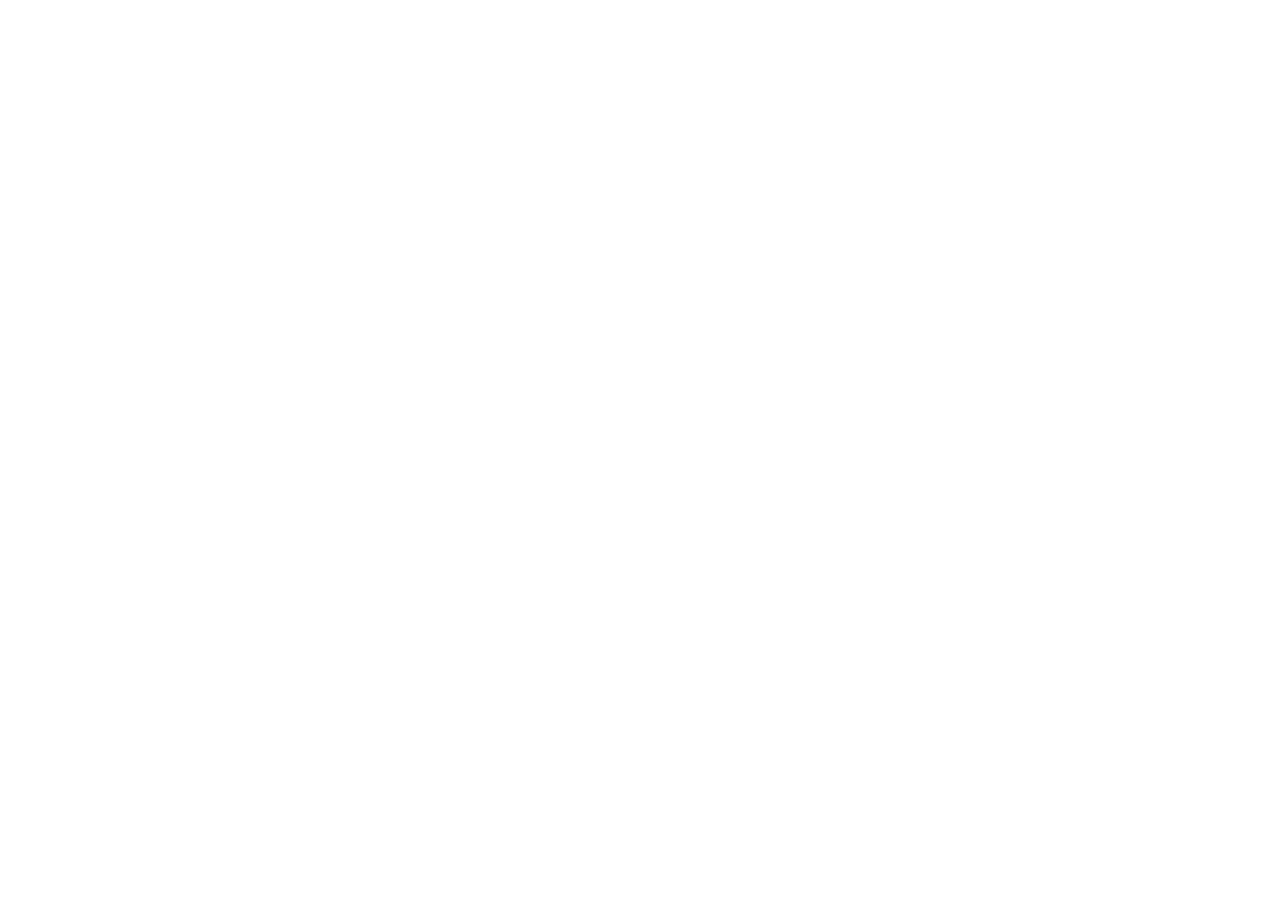
==== 3.gemini-clone/index.html @ f15fd91e "add  project structure" ====
<!DOCTYPE html>
<html lang="en">
<head>
  <meta charset="UTF-8">
  <meta name="viewport" content="width=device-width, initial-scale=1.0">
  <title>Google Gemini | Heshitha</title>
  <link rel="stylesheet" href="./style.css">
</head>
<body>
  <header class="header">

    
  </header>
</body>
</html>
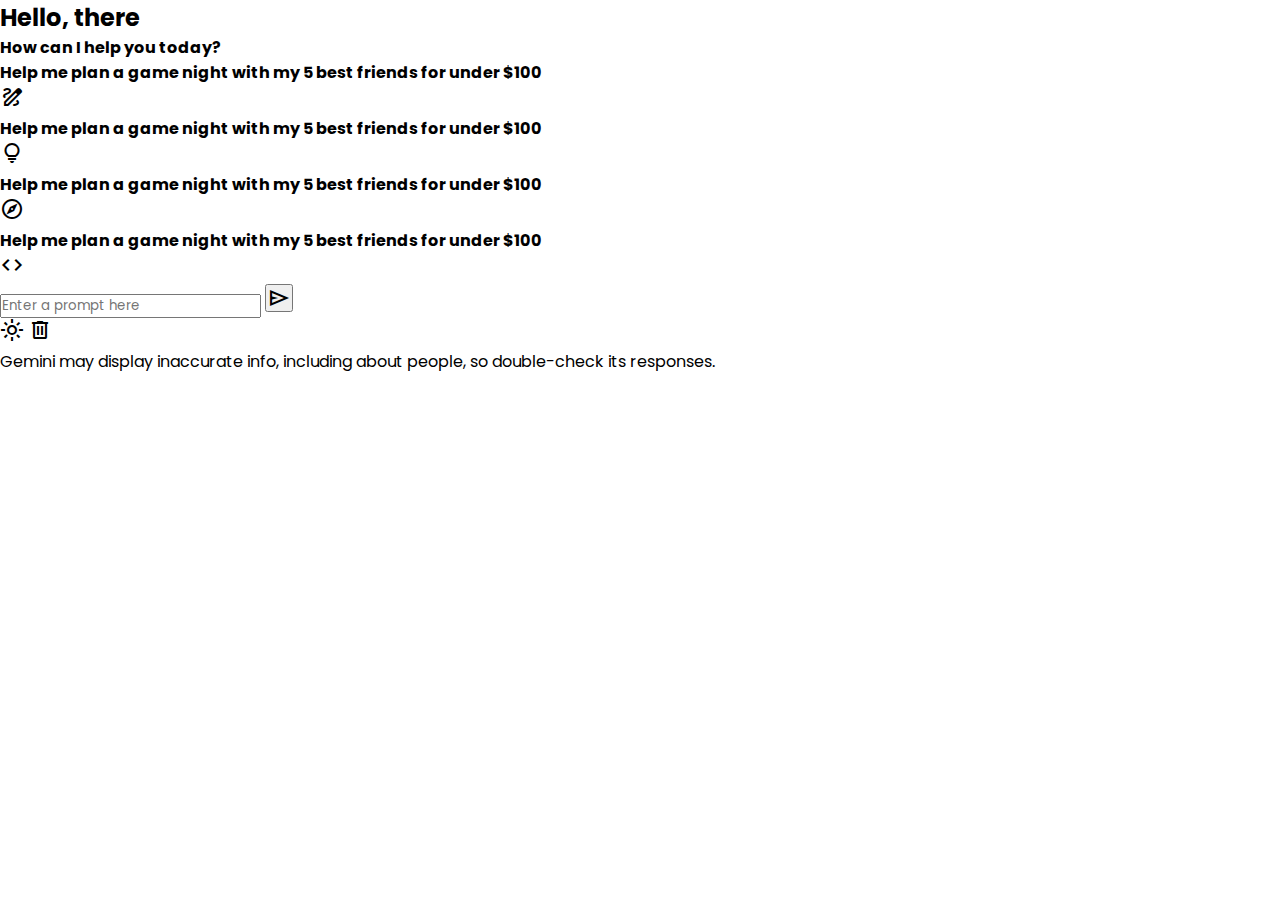
==== commit eeadac26: "modify files" ====
--- a/3.gemini-clone/index.html
+++ b/3.gemini-clone/index.html
@@ -1,15 +1,60 @@
 <!DOCTYPE html>
 <html lang="en">
+
 <head>
   <meta charset="UTF-8">
   <meta name="viewport" content="width=device-width, initial-scale=1.0">
   <title>Google Gemini | Heshitha</title>
   <link rel="stylesheet" href="./style.css">
+  <!-- linking google fonts icons  -->
+  <link rel="stylesheet"
+    href="https://fonts.googleapis.com/css2?family=Material+Symbols+Outlined:opsz,wght,FILL,GRAD@24,400,0,0" />
 </head>
+
 <body>
   <header class="header">
 
-    
+    <!-- Greetings -->
+    <h2 class="title">Hello, there</h2>
+    <h4 class="subtitle">How can I help you today?</h4>
+
+    <!-- suggestion list -->
+    <ul class="suggestion-list">
+      <li class="suggestion">
+        <h4 class="text">Help me plan a game night with my 5 best friends for under $100</h4>
+        <span class="icon material-symbols-outlined">draw</span>
+      </li>
+      <li class="suggestion">
+        <h4 class="text">Help me plan a game night with my 5 best friends for under $100</h4>
+        <span class="icon material-symbols-outlined">lightbulb</span>
+      </li>
+      <li class="suggestion">
+        <h4 class="text">Help me plan a game night with my 5 best friends for under $100</h4>
+        <span class="icon material-symbols-outlined">explore</span>
+      </li>
+      <li class="suggestion">
+        <h4 class="text">Help me plan a game night with my 5 best friends for under $100</h4>
+        <span class="icon material-symbols-outlined">code</span>
+      </li>
+    </ul>
   </header>
+  <!-- typing area -->
+  <div class="typing-area">
+    <form action="#" class="typing-form">
+      <div class="input-wrapper">
+        <input type="text" placeholder="Enter a prompt here" 
+        class="typing-input" required>
+        <button class="icon material-symbols-outlined">send</button>
+      </div>
+      <div class="action-buttons">
+        <span class="icon material-symbols-outlined">light_mode</span>
+        <span class="icon material-symbols-outlined">delete</span>
+      </div>
+    </form>
+    <p class="disclaimer-text"></p>
+      Gemini may display inaccurate info, including about people, so
+      double-check its responses.
+  </div>
 </body>
+
 </html>--- a/3.gemini-clone/style.css
+++ b/3.gemini-clone/style.css
@@ -0,0 +1,9 @@
+/** importing google fonts - poppins */
+@import url('https://fonts.googleapis.com/css2?family=Poppins:wght@400;500;600&display=swap');
+
+*{
+  margin: 0;
+  padding: 0;
+  box-sizing: border-box;
+  font-family:"poppins", sans-serif;
+}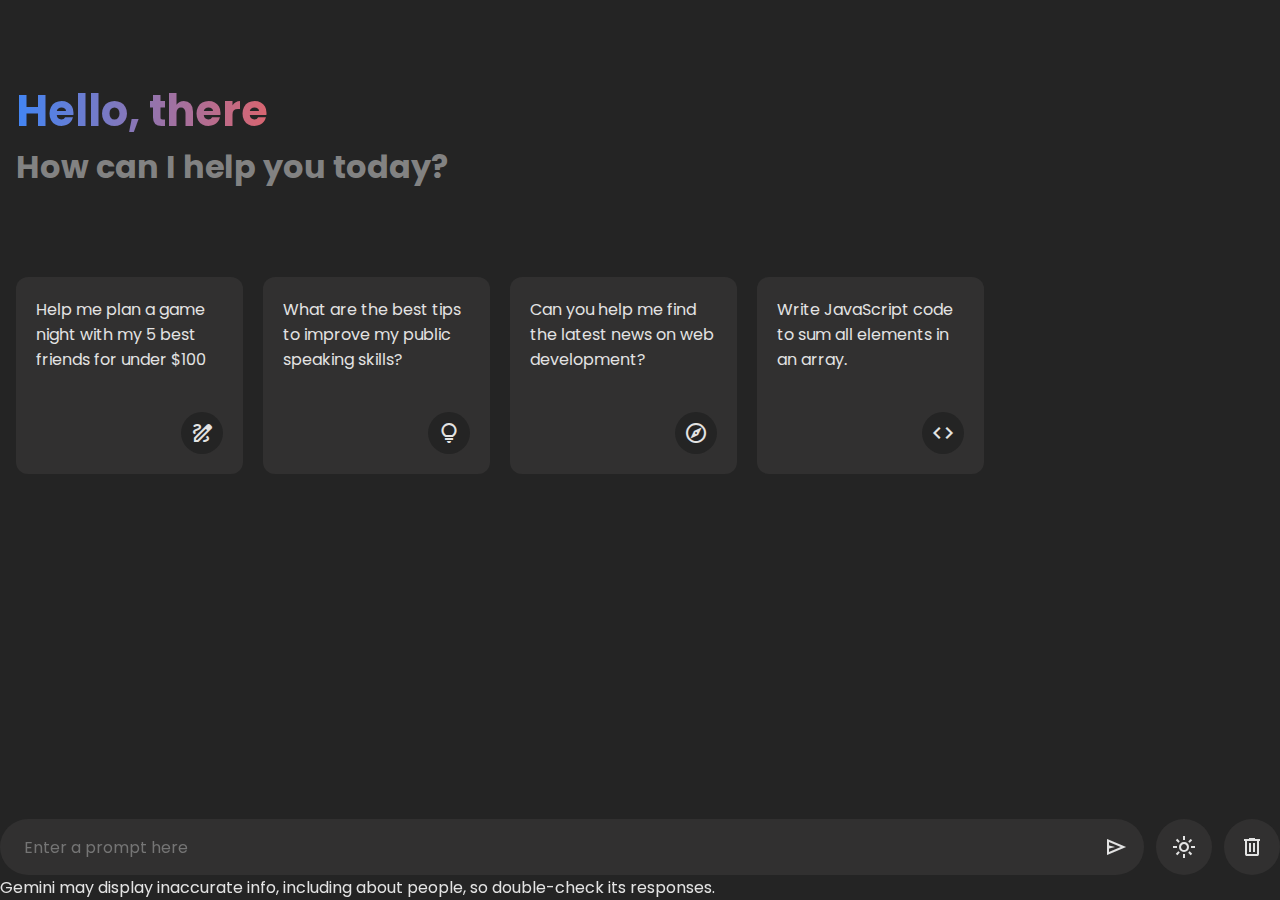
==== commit 387aa753: "add styles" ====
--- a/3.gemini-clone/index.html
+++ b/3.gemini-clone/index.html
@@ -25,15 +25,15 @@
         <span class="icon material-symbols-outlined">draw</span>
       </li>
       <li class="suggestion">
-        <h4 class="text">Help me plan a game night with my 5 best friends for under $100</h4>
+        <h4 class="text">What are the best tips to improve my public speaking skills?</h4>
         <span class="icon material-symbols-outlined">lightbulb</span>
       </li>
       <li class="suggestion">
-        <h4 class="text">Help me plan a game night with my 5 best friends for under $100</h4>
+        <h4 class="text">Can you help me find the latest news on web development?</h4>
         <span class="icon material-symbols-outlined">explore</span>
       </li>
       <li class="suggestion">
-        <h4 class="text">Help me plan a game night with my 5 best friends for under $100</h4>
+        <h4 class="text">Write JavaScript code to sum all elements in an array.</h4>
         <span class="icon material-symbols-outlined">code</span>
       </li>
     </ul>
--- a/3.gemini-clone/style.css
+++ b/3.gemini-clone/style.css
@@ -1,4 +1,4 @@
-/** importing google fonts - poppins */
+/* importing google fonts - poppins */
 @import url('https://fonts.googleapis.com/css2?family=Poppins:wght@400;500;600&display=swap');
 
 *{
@@ -6,4 +6,156 @@
   padding: 0;
   box-sizing: border-box;
   font-family:"poppins", sans-serif;
-}+}
+:root {
+  /* dark mode colors */
+  --text-color: #E3E3E3;
+  --subheading-color: #828282;
+  --placeholder-color: #A6A6A6;
+  --primary-color: #242424;
+  --secondary-color:#313030;
+  --secondary-hover-color:#3e3e3f;
+}
+body {
+  background: var(--primary-color);
+}
+.header, .typing-area {
+  color: var(--text-color);
+}
+.header {
+  margin-top: 7vh;
+  padding: 1rem;
+}
+.header :where(.title .subtitle) {
+  font-weight: 500;
+  line-height: 3.6rem;
+}
+
+.header .title {
+  font-size: 2.7rem;
+  width: fit-content;
+  background-clip: text;
+  background: linear-gradient(to right, #4285f4,
+  #d96570);
+  -webkit-background-clip: text;
+  -webkit-text-fill-color: transparent;
+}
+.header .subtitle {
+  font-size: 2rem;
+  color: var(--subheading-color)
+}
+.suggestion-list {
+  margin-top: 9.5vh;
+  list-style: none;
+  display: flex;
+  gap:1.25rem;
+  overflow-x: auto;
+  scrollbar-width: none;
+
+}
+.suggestion-list .suggestion {
+  background: var(--secondary-color);
+  padding: 1.25rem;
+  cursor: pointer;
+  border-radius: 0.75rem;
+  width: 227px;
+  flex-shrink: 0;
+  display: flex;
+  flex-direction: column;
+  align-items: flex-end;
+  justify-content: space-between;
+  -webkit-border-radius: 0.75rem;
+  -moz-border-radius: 0.75rem;
+  -ms-border-radius: 0.75rem;
+  -o-border-radius: 0.75rem;
+  
+
+}
+.suggestion-list .suggestion:hover {
+  background: var(--secondary-hover-color);
+}
+.suggestion-list .suggestion .text {
+  font-weight: 400;
+}
+.suggestion-list .suggestion .icon {
+  height: 42px;
+  width: 42px;
+  display: flex;
+  align-items: center;
+  border-radius: 50%;
+  background: var(--primary-color);
+  justify-content: center;
+  margin-top: 2.5rem;
+  -webkit-border-radius: 50%;
+  -moz-border-radius: 50%;
+  -ms-border-radius: 50%;
+  -o-border-radius: 50%;
+}
+/**typing area**/
+.typing-area {
+  position: fixed;
+  width: 100%;
+  bottom: 0;
+}
+.typing-area :where(.typing-form, .action-buttons) {
+  display: flex;
+  gap: 0.75rem;
+}
+.typing-area .input-wrapper {
+  height: 56px;
+  width: 100%;
+  display: flex;
+  position: relative;
+}
+.typing-area .typing-input {
+  width: 100%;
+  height: 100%;
+  border: none;
+  outline: none;
+  background: var(--secondary-color);
+  border-radius: 6.2rem;
+  padding: 1.1rem 4rem 1.1rem 1.5rem;
+  font-size: 1rem;
+  color:var(--text-color);
+  -webkit-border-radius: 6.2rem;
+  -moz-border-radius: 6.2rem;
+  -ms-border-radius: 6.2rem;
+  -o-border-radius: 6.2rem;
+}
+
+.typing-area .icon {
+  height: 56px;
+  width: 56px;
+  cursor: pointer;
+  display: flex;
+  align-items: center;
+  justify-content: center;
+  border-radius: 50%;
+  background: var(--secondary-color);
+  -webkit-border-radius: 50%;
+  -moz-border-radius: 50%;
+  -ms-border-radius: 50%;
+  -o-border-radius: 50%;
+}
+
+.typing-area .icon:hover {
+  background:  var(--secondary-hover-color) !important;
+}
+
+.typing-area .input-wrapper .icon {
+  position: absolute;
+  right: 0;
+  outline: none;
+  border: none;
+  background: none;
+  color: var(--text-color);
+}
+
+.disclaimer-text {
+  
+}
+
+
+
+
+
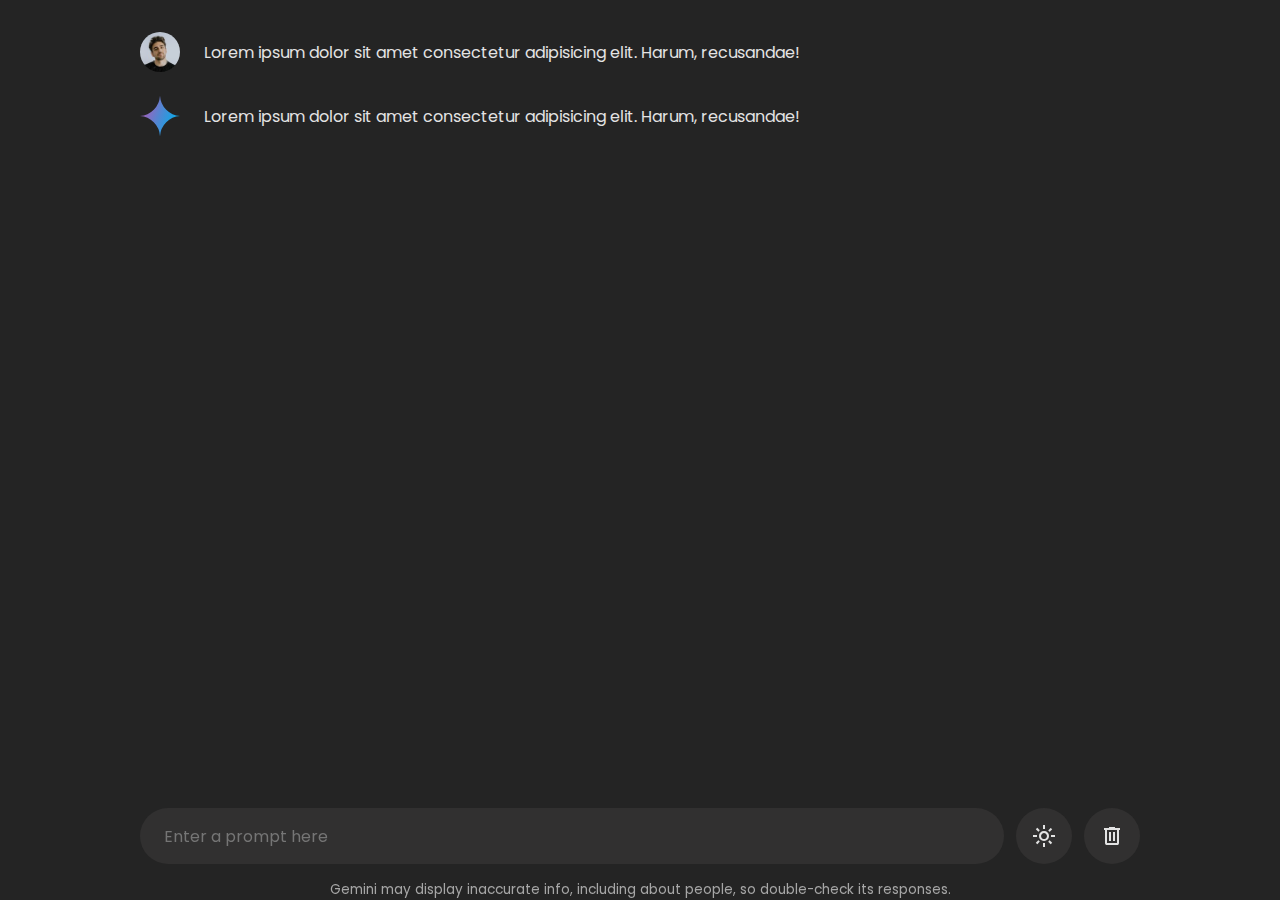
==== commit fd872615: "add styles and js file" ====
--- a/3.gemini-clone/index.html
+++ b/3.gemini-clone/index.html
@@ -38,6 +38,39 @@
       </li>
     </ul>
   </header>
+
+  <!-- chat list -->
+  <div class="chat-list">
+    <div class="message outgoing">
+      <div class="message-content">
+        <img src="./images/user.jpg" alt="user image" class="avater">
+        <p class="text">Lorem ipsum dolor sit 
+          amet consectetur adipisicing elit. Harum, recusandae!</p>
+      </div>
+    </div>
+    <div class="message incoming">
+      <div class="message-content">
+        <img src="./images/gemini.svg" alt="gemini image" class="avater">
+        <p class="text">Lorem ipsum dolor sit 
+          amet consectetur adipisicing elit. Harum, recusandae!</p>
+      </div>
+      <span class="icon material-symbols-outlined">content_copy</span>
+    </div>
+    <!-- <div class="message incoming loading">
+      <div class="message-content">
+        <img src="./images/gemini.svg" alt="gemini image" class="avater">
+        <p class="text">Lorem ipsum dolor sit 
+          amet consectetur adipisicing elit. Harum, recusandae!</p>
+          <div class="loading-indicator">
+            <div class="loading-bar"></div>
+            <div class="loading-bar"></div>
+            <div class="loading-bar"></div>
+          </div>
+      </div>
+      <span class="icon material-symbols-outlined">content_copy</span>
+    </div> -->
+  </div>
+
   <!-- typing area -->
   <div class="typing-area">
     <form action="#" class="typing-form">
@@ -51,10 +84,12 @@
         <span class="icon material-symbols-outlined">delete</span>
       </div>
     </form>
-    <p class="disclaimer-text"></p>
+    <p class="disclaimer-text">
       Gemini may display inaccurate info, including about people, so
       double-check its responses.
+    </p>
   </div>
+  <script src="./script.js"></script>
 </body>
 
 </html>--- a/3.gemini-clone/style.css
+++ b/3.gemini-clone/style.css
@@ -22,9 +22,15 @@
 .header, .typing-area {
   color: var(--text-color);
 }
+
+.header, .chat-list .message, .typing-form {
+  max-width: 1000px;
+  margin: 0 auto;
+}
 .header {
-  margin-top: 7vh;
+  /* margin-top: 7vh; */
   padding: 1rem;
+  display: none;
 }
 .header :where(.title .subtitle) {
   font-weight: 500;
@@ -91,6 +97,123 @@
   -ms-border-radius: 50%;
   -o-border-radius: 50%;
 }
+
+.chat-list {
+  padding: 2rem 1rem 12rem;
+  max-height: 100vh;
+  overflow-y: auto;
+}
+
+.chat-list .message .message-content {
+  display: flex;
+  align-items: center;
+  gap: 1.5rem;
+  width: 100%;
+}
+
+.chat-list .message .avater {
+  width: 40px;
+  height: 40px;
+  object-fit: cover;
+  border-radius: 50%;
+  align-self: flex-start;
+  -webkit-border-radius: 50%;
+  -moz-border-radius: 50%;
+  -ms-border-radius: 50%;
+  -o-border-radius: 50%;  
+}
+
+.chat-list .message.loading .avater {
+  animation: rotate 3s linear infinite;
+  -webkit-animation: rotate 3s linear infinite;
+}
+
+@keyframes rotate {
+  100% {
+    transform: rotate(360deg);
+    -webkit-transform: rotate(360deg);
+    -moz-transform: rotate(360deg);
+    -ms-transform: rotate(360deg);
+    -o-transform: rotate(360deg);
+}
+  
+}
+
+.chat-list .message .text {
+  color: var(--text-color);
+}
+
+.chat-list .message.loading .text {
+  display: none;
+}
+
+.chat-list .message .icon {
+  color: var(--text-color);
+  width: 35px;
+  height: 35px;
+  background: var(--secondary-color);
+  display: flex;
+  align-items: center;
+  justify-content: center;
+  cursor: pointer;
+  margin-left: 3.5rem;
+  font-size: 1.25rem;
+  visibility: hidden;
+  border-radius: 50%;
+  -webkit-border-radius: 50%;
+  -moz-border-radius: 50%;
+  -ms-border-radius: 50%;
+  -o-border-radius: 50%;
+}
+/* hiding copy icon when loading message */
+.chat-list .message .icon:hover {
+  background: var(--secondary-color);
+}
+
+ /* copy icon visible bard */
+.chat-list .message:not(.loading)hover .icon {
+  visibility: visible;
+}
+
+.chat-list .message.incoming {
+  margin-top: 1.5rem;
+}
+
+.chat-list .loading-indicator {
+  display: flex;
+  width: 100%;
+  gap: 0.8rem;
+  flex-direction: column;
+}
+
+.chat-list .loading-indicator .loading-bar {
+  height: 11px;
+  width: 100%;
+  border-radius: 0.14rem;
+  background:linear-gradient(to right,#4285f4,var(--primary-color),#4285f4);
+  animation: animate 3s linear;
+  -webkit-animation: animate 3s linear infinite;
+  -webkit-border-radius: 0.14rem;
+  -moz-border-radius: 0.14rem;
+  -ms-border-radius: 0.14rem;
+  -o-border-radius: 0.14rem;
+}
+
+.chat-list .loading-indicator .loading-bar:last-child {
+  width: 70%;
+}
+
+@keyframes animate {
+  0% {
+    background-position: -800px 0;
+  }
+  100% {
+    background-position:  800px 0;
+  }
+}
+
+
+
 /**typing area**/
 .typing-area {
   position: fixed;
@@ -149,13 +272,32 @@
   border: none;
   background: none;
   color: var(--text-color);
-}
-
-.disclaimer-text {
-  
-}
-
-
-
-
-
+  transform: scale(0);
+  -webkit-transform: scale(0);
+  -moz-transform: scale(0);
+  -ms-transform: scale(0);
+  -o-transform: scale(0);
+}
+
+/**send button showing when typing*/
+.typing-area .input-wrapper .typing-input:valid ~ .icon {
+  transform: scale(1);
+  -webkit-transform: scale(1);
+  -moz-transform: scale(1);
+  -ms-transform: scale(1);
+  -o-transform: scale(1);
+}
+
+.typing-area .disclaimer-text{
+  font-size:0.85rem;
+  margin-top: 1rem;
+  text-align:center;
+  color:var(--placeholder-color);
+}
+
+
+
+
+
+
+
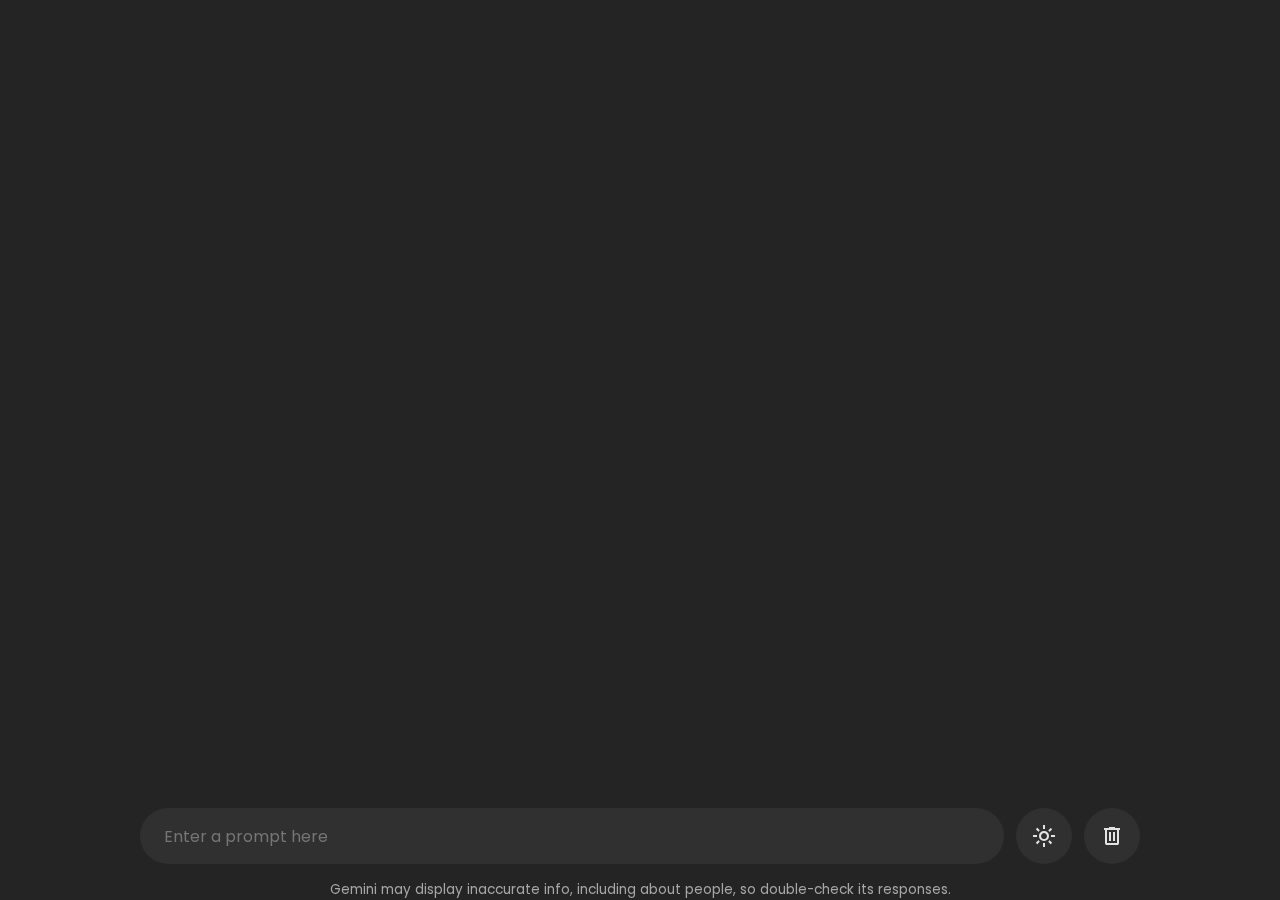
==== commit 71ff07e5: "add user msg function and link with html" ====
--- a/3.gemini-clone/index.html
+++ b/3.gemini-clone/index.html
@@ -41,7 +41,7 @@
 
   <!-- chat list -->
   <div class="chat-list">
-    <div class="message outgoing">
+    <!-- <div class="message outgoing">
       <div class="message-content">
         <img src="./images/user.jpg" alt="user image" class="avater">
         <p class="text">Lorem ipsum dolor sit 
@@ -55,7 +55,8 @@
           amet consectetur adipisicing elit. Harum, recusandae!</p>
       </div>
       <span class="icon material-symbols-outlined">content_copy</span>
-    </div>
+    </div> -->
+    
     <!-- <div class="message incoming loading">
       <div class="message-content">
         <img src="./images/gemini.svg" alt="gemini image" class="avater">
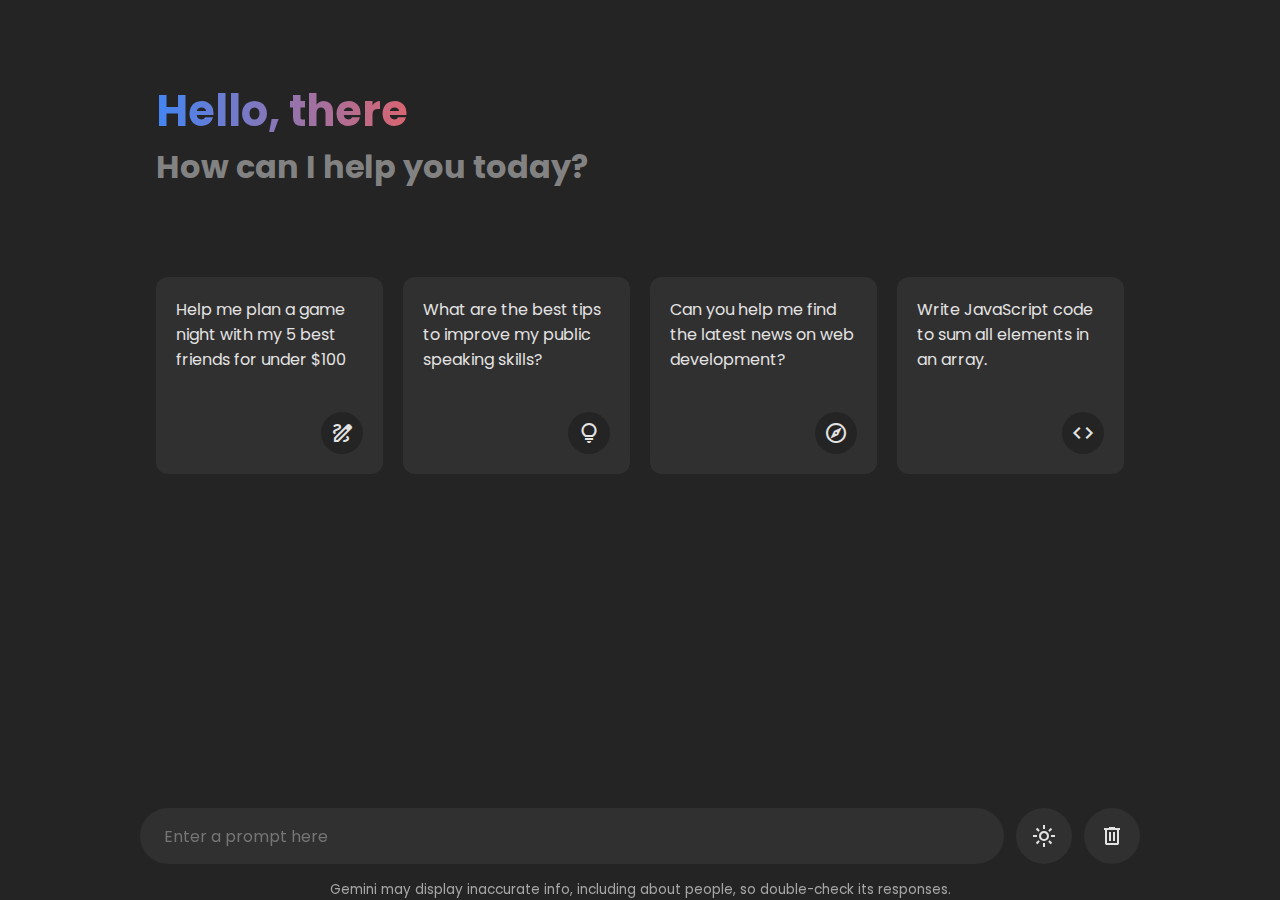
==== commit e1fc8c9c: ""delete button intract with JS" "hide welcome message after chat start"" ====
--- a/3.gemini-clone/index.html
+++ b/3.gemini-clone/index.html
@@ -9,6 +9,8 @@
   <!-- linking google fonts icons  -->
   <link rel="stylesheet"
     href="https://fonts.googleapis.com/css2?family=Material+Symbols+Outlined:opsz,wght,FILL,GRAD@24,400,0,0" />
+ 
+
 </head>
 
 <body>
@@ -54,8 +56,8 @@
         <p class="text">Lorem ipsum dolor sit 
           amet consectetur adipisicing elit. Harum, recusandae!</p>
       </div>
-      <span class="icon material-symbols-outlined">content_copy</span>
-    </div> -->
+      <span class="icon material-symbols-outlined">content_copy</span> -->
+    <!-- </div> -->
     
     <!-- <div class="message incoming loading">
       <div class="message-content">
@@ -81,8 +83,8 @@
         <button class="icon material-symbols-outlined">send</button>
       </div>
       <div class="action-buttons">
-        <span class="icon material-symbols-outlined">light_mode</span>
-        <span class="icon material-symbols-outlined">delete</span>
+        <span id ="toggle-theme-button" class="icon material-symbols-outlined">light_mode</span>
+        <span id="delete-chat-button" class="icon material-symbols-outlined">delete</span>
       </div>
     </form>
     <p class="disclaimer-text">
@@ -90,7 +92,7 @@
       double-check its responses.
     </p>
   </div>
-  <script src="./script.js"></script>
+  <script type="module" src="./script.js"></script>
 </body>
 
 </html>--- a/3.gemini-clone/style.css
+++ b/3.gemini-clone/style.css
@@ -16,6 +16,19 @@
   --secondary-color:#313030;
   --secondary-hover-color:#3e3e3f;
 }
+
+.light_mode{
+  /* light mode colors */
+  --text-color: #222;
+  --subheading-color: #A0A0A0;
+  --placeholder-color: #6C6C6C;
+  --primary-color: #fff;
+  --secondary-color:#E9EEF6;
+  --secondary-hover-color:#DBE1EA;
+}
+
+
+
 body {
   background: var(--primary-color);
 }
@@ -28,10 +41,16 @@
   margin: 0 auto;
 }
 .header {
-  /* margin-top: 7vh; */
+  margin-top: 7vh;
   padding: 1rem;
+  
+}
+
+body.hide-header .header {
   display: none;
-}
+  margin-top: 0;
+}
+
 .header :where(.title .subtitle) {
   font-weight: 500;
   line-height: 3.6rem;
@@ -102,6 +121,7 @@
   padding: 2rem 1rem 12rem;
   max-height: 100vh;
   overflow-y: auto;
+  scrollbar-color:#999 transparent;
 }
 
 .chat-list .message .message-content {
@@ -171,7 +191,7 @@
 }
 
  /* copy icon visible bard */
-.chat-list .message:not(.loading)hover .icon {
+.chat-list .message:not(.loading)hover .icon:not(.hide) {
   visibility: visible;
 }
 
@@ -180,10 +200,13 @@
 }
 
 .chat-list .loading-indicator {
-  display: flex;
+  display: none;
   width: 100%;
   gap: 0.8rem;
   flex-direction: column;
+}
+.chat-list .message.loading .loading-indicator {
+  display: flex;
 }
 
 .chat-list .loading-indicator .loading-bar {
